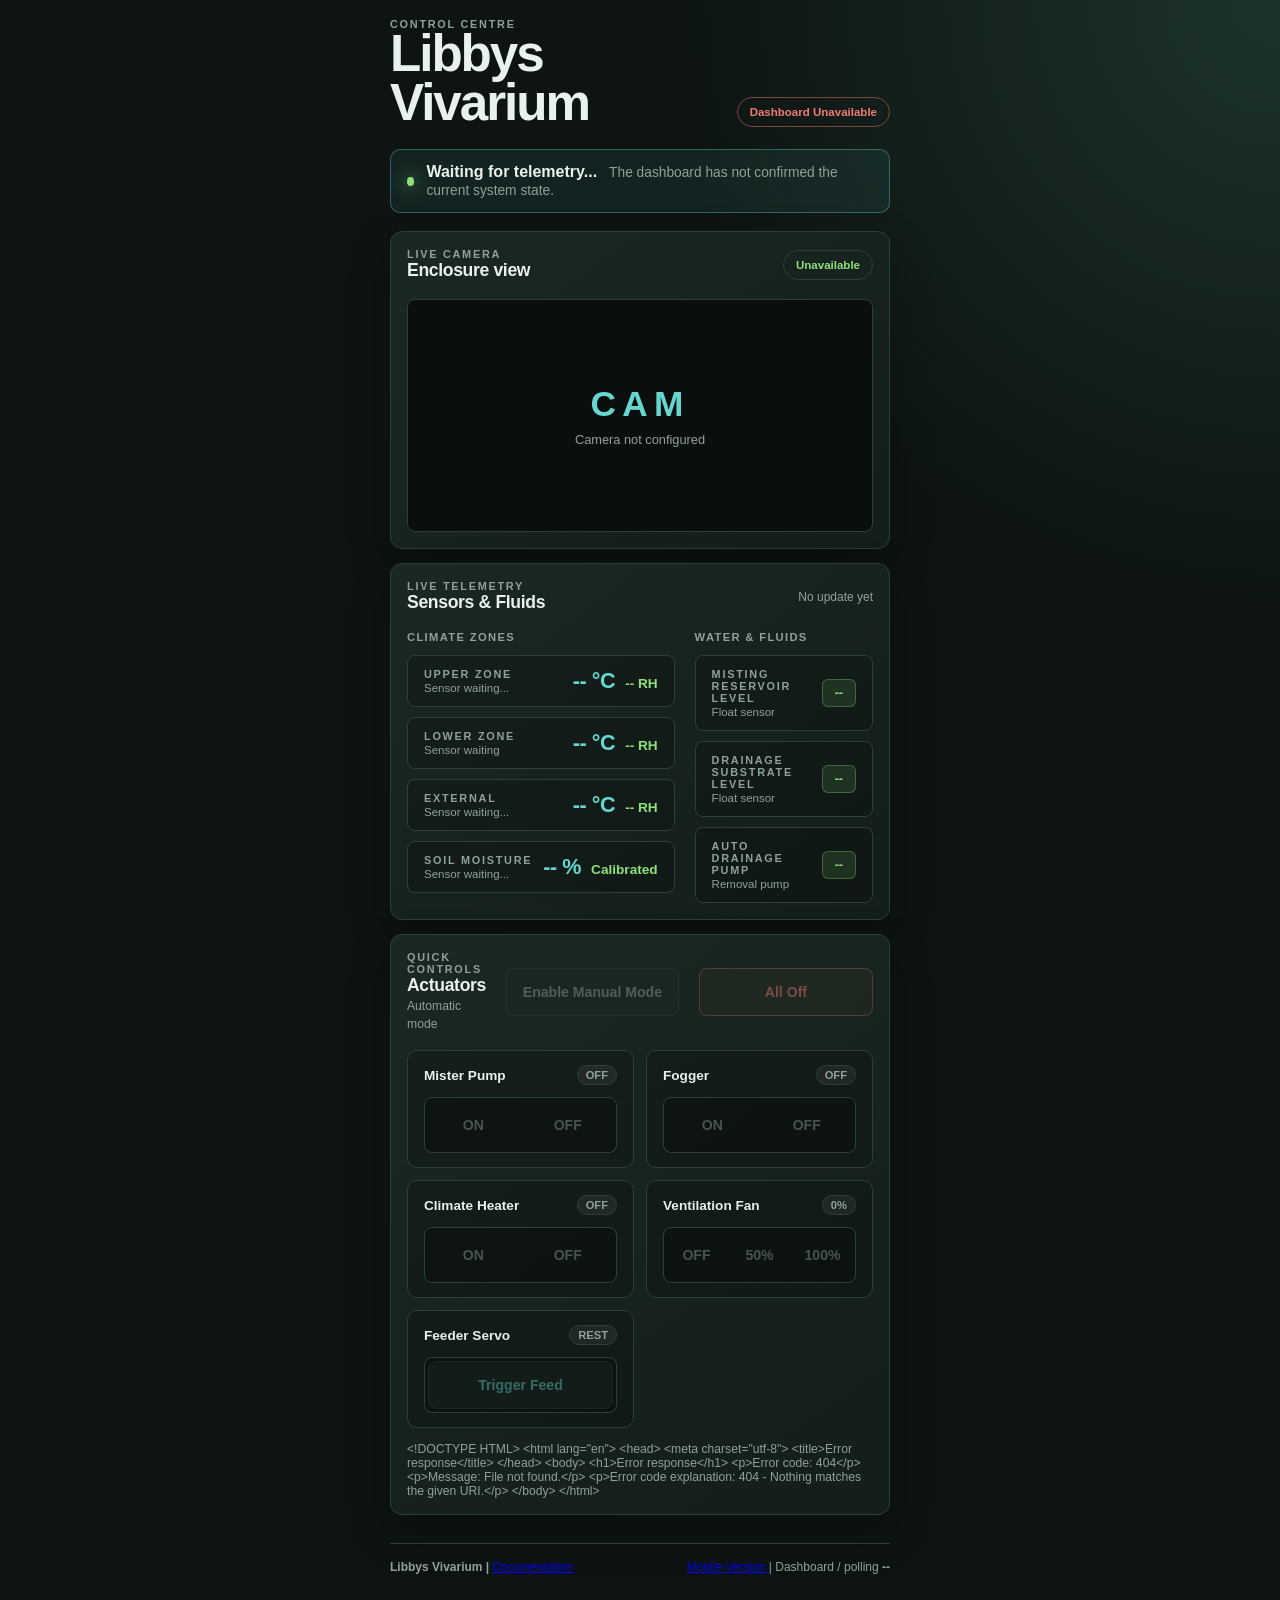
==== pi/app/static/mobile.html @ e8483850 "Initial Commit" ====
<!doctype html>
<html lang="en">
<head>
  <meta charset="utf-8">
  <meta name="viewport" content="width=device-width, initial-scale=1">
  <title>Libbys Vivarium - Mobile View</title>
  <link rel="stylesheet" href="styles.css">
</head>
<body data-page="mobile">
  <main class="shell mobile-shell">
    <header class="topbar" data-dashboard-header data-eyebrow="CONTROL CENTRE" data-title="Libbys Vivarium"></header>
    <nav class="section-nav" aria-label="Dashboard sections" data-dashboard-nav></nav>

    <div class="alarm-strip loading" id="alarmStrip" aria-live="polite">
      <span class="alarm-dot"></span>
      <div><strong id="alarmTitle">Waiting for telemetry...</strong><span id="alarmDetail">The dashboard has not confirmed the current system state.</span></div>
    </div>

    <!-- Camera Feed -->
    <article class="camera-panel panel mobile-panel">
      <div class="panel-heading">
        <div><p class="eyebrow">LIVE CAMERA</p><h2>Enclosure view</h2></div>
        <span class="tag" id="cameraState">Unavailable</span>
      </div>
      <div class="camera-frame" id="cameraFrame">
        <div class="camera-placeholder"><span>CAM</span><p>Camera not configured</p></div>
      </div>
    </article>

    <!-- Telemetry & Fluid Matrix -->
    <section class="telemetry-matrix panel mobile-panel">
      <div class="panel-heading">
        <div><p class="eyebrow">LIVE TELEMETRY</p><h2>Sensors &amp; Fluids</h2></div>
        <span class="updated" id="updatedAt">No update yet</span>
      </div>

      <div class="matrix-grid mobile-matrix-grid">
        <!-- Climate Sensors -->
        <div class="matrix-col">
          <p class="matrix-title">Climate Zones</p>

          <div class="zone-row" id="upperZoneRow">
            <div class="zone-info">
              <span class="zone">Upper Zone</span>
              <small id="upperHealth">Sensor waiting...</small>
            </div>
            <div class="zone-values">
              <span class="value-main" id="upperTemp">-- °C</span>
              <span class="value-sub" id="upperHum">-- RH</span>
            </div>
          </div>

          <div class="zone-row" id="lowerZoneRow">
            <div class="zone-info">
              <span class="zone">Lower Zone</span>
              <small id="lowerHealth">Sensor waiting</small>
            </div>
            <div class="zone-values">
              <span class="value-main" id="lowerTemp">-- °C</span>
              <span class="value-sub" id="lowerHum">-- RH</span>
            </div>
          </div>

          <div class="zone-row" id="externalZoneRow">
            <div class="zone-info">
              <span class="zone">External</span>
              <small id="externalHealth">Sensor waiting...</small>
            </div>
            <div class="zone-values">
              <span class="value-main" id="externalTemp">-- °C</span>
              <span class="value-sub" id="externalHum">-- RH</span>
            </div>
          </div>

          <div class="zone-row accent" id="soilZoneRow">
            <div class="zone-info">
              <span class="zone">Soil Moisture</span>
              <small id="soilHealth">Sensor waiting...</small>
            </div>
            <div class="zone-values">
              <span class="value-main" id="soilMoisture">-- %</span>
              <span class="value-sub">Calibrated</span>
            </div>
          </div>
        </div>

        <!-- Fluids -->
        <div class="matrix-col">
          <p class="matrix-title">Water &amp; Fluids</p>

          <div class="fluid-row" id="reservoirCard">
            <div class="fluid-info">
              <span class="zone">Misting Reservoir Level</span>
              <small id="reservoirStatus">Float sensor</small>
            </div>
            <span class="fluid-badge" id="reservoirLevel">--</span>
          </div>

          <div class="fluid-row" id="drainageLevelCard">
            <div class="fluid-info">
              <span class="zone">Drainage Substrate Level</span>
              <small id="drainageLevelStatus">Float sensor</small>
            </div>
            <span class="fluid-badge" id="drainageLevel">--</span>
          </div>

          <div class="fluid-row" id="drainagePumpCard">
            <div class="fluid-info">
              <span class="zone">Auto Drainage Pump</span>
              <small id="drainagePumpStatus">Removal pump</small>
            </div>
            <span class="fluid-badge" id="drainagePumpState">--</span>
          </div>
        </div>
      </div>
    </section>

    <!-- Smart Interactive Controls -->
    <section class="controls-panel panel mobile-panel">
      <div class="panel-heading">
        <div><p class="eyebrow">QUICK CONTROLS</p><h2>Actuators</h2><span class="control-feedback" id="manualTimeout">Automatic mode</span></div>
        <button class="tag-button mobile-touch-button" data-command="manual" data-value="ON" id="manualModeBtn" aria-pressed="false" disabled>Enable Manual Mode</button>
        <button class="danger-button mobile-touch-button" id="allOffButton" type="button" disabled>All Off</button>
      </div>

      <div class="actuator-grid mobile-actuator-grid">
        <!-- Mister Widget -->
        <div class="actuator-card" id="misterWidget">
          <div class="actuator-header">
            <span class="actuator-title">Mister Pump</span>
            <span class="status-pill" id="misterStatusBadge">OFF</span>
          </div>
          <div class="btn-group">
            <button type="button" class="toggle-btn mobile-touch-button" data-command="mister" data-value="ON">ON</button>
            <button type="button" class="toggle-btn mobile-touch-button" data-command="mister" data-value="OFF">OFF</button>
          </div>
        </div>

        <!-- Fogger Widget -->
        <div class="actuator-card" id="foggerWidget">
          <div class="actuator-header">
            <span class="actuator-title">Fogger</span>
            <span class="status-pill" id="foggerStatusBadge">OFF</span>
          </div>
          <div class="btn-group">
            <button type="button" class="toggle-btn mobile-touch-button" data-command="fogger" data-value="ON">ON</button>
            <button type="button" class="toggle-btn mobile-touch-button" data-command="fogger" data-value="OFF">OFF</button>
          </div>
        </div>

        <!-- Heater Widget -->
        <div class="actuator-card" id="heaterWidget">
          <div class="actuator-header">
            <span class="actuator-title">Climate Heater</span>
            <span class="status-pill" id="heaterStatusBadge">OFF</span>
          </div>
          <div class="btn-group">
            <button type="button" class="toggle-btn mobile-touch-button" data-command="heater" data-value="ON">ON</button>
            <button type="button" class="toggle-btn mobile-touch-button" data-command="heater" data-value="OFF">OFF</button>
          </div>
        </div>

        <!-- Fan Speed Widget -->
        <div class="actuator-card" id="fanWidget">
          <div class="actuator-header">
            <span class="actuator-title">Ventilation Fan</span>
            <span class="status-pill" id="fanStatusBadge">0%</span>
          </div>
          <div class="btn-group">
            <button type="button" class="toggle-btn mobile-touch-button" data-command="fan" data-value="0">OFF</button>
            <button type="button" class="toggle-btn mobile-touch-button" data-command="fan" data-value="128">50%</button>
            <button type="button" class="toggle-btn mobile-touch-button" data-command="fan" data-value="255">100%</button>
          </div>
        </div>

        <!-- Feeder Widget -->
        <div class="actuator-card" id="feederWidget">
          <div class="actuator-header">
            <span class="actuator-title">Feeder Servo</span>
            <span class="status-pill" id="feederStatusBadge">REST</span>
          </div>
          <div class="btn-group">
            <button type="button" class="action-btn mobile-touch-button" data-command="feed" data-value="ON">Trigger Feed</button>
          </div>
        </div>
      </div>

      <p class="control-feedback" id="controlFeedback" aria-live="polite">Tap any control to publish request.</p>
    </section>

    <footer data-dashboard-footer></footer>
  </main>
  <script src="app.js" defer></script>
</body>
</html>
---- pi/app/static/styles.css ----
:root {
  --ink: #e9f1ed;
  --muted: #8ea29a;
  --bg: #0d1412;
  --panel: #141e1a;
  --panel-2: #1b2923;
  --line: #294138;
  --green: #8ee07b;
  --cyan: #65d6d0;
  --amber: #f2bb64;
  --red: #f17c73;
  --shadow: 0 18px 45px rgba(0, 0, 0, .24);
  font-family: "Aptos", "Segoe UI", sans-serif;
  color: var(--ink);
  background: var(--bg);
}

* { box-sizing: border-box; }
body { margin: 0; min-width: 320px; background: radial-gradient(circle at top right, #1d342a 0, transparent 38rem), var(--bg); }
button { font: inherit; cursor: pointer; }
.shell { width: min(1440px, calc(100% - 48px)); margin: 0 auto; padding: 34px 0 44px; }
.topbar, .panel-heading, .section-heading, footer { display: flex; justify-content: space-between; align-items: center; gap: 20px; }
.topbar { align-items: end; margin-bottom: 22px; }
h1, h2, p { margin: 0; }
h1 { font-size: clamp(2rem, 4vw, 4.2rem); line-height: .95; letter-spacing: -.04em; max-width: 650px; }
h2 { font-size: 1.1rem; letter-spacing: -.02em; }
.eyebrow, .zone { color: var(--muted); font-size: .68rem; font-weight: 700; letter-spacing: .16em; text-transform: uppercase; }
.connection, .tag { border: 1px solid var(--line); border-radius: 999px; color: var(--green); font-size: .72rem; font-weight: 700; padding: 8px 12px; white-space: nowrap; }
.section-nav { display: flex; gap: 18px; margin: 0 0 22px; border-bottom: 1px solid var(--line); padding-bottom: 12px; }
.section-nav a { color: var(--muted); font-size: .78rem; text-decoration: none; padding-bottom: 10px; border-bottom: 2px solid transparent; transition: color .2s, border-color .2s; }
.section-nav a:hover, .section-nav a.active { color: var(--cyan); border-bottom-color: var(--cyan); font-weight: 700; }
.connection.offline, .tag.bad { color: var(--red); border-color: rgba(241,124,115,.45); }
.tag.warning { color: var(--amber); border-color: rgba(242,187,100,.42); }
.alarm-strip { display: flex; align-items: center; gap: 12px; padding: 13px 16px; border: 1px solid rgba(142,224,123,.28); border-radius: 10px; background: rgba(142,224,123,.08); margin-bottom: 18px; }
.alarm-strip.loading { border-color: rgba(101,214,208,.35); background: rgba(101,214,208,.08); }
.alarm-strip.alarm { border-color: rgba(241,124,115,.5); background: rgba(241,124,115,.1); }
.alarm-strip span:not(.alarm-dot) { color: var(--muted); margin-left: 12px; font-size: .86rem; }
.alarm-dot { width: 9px; height: 9px; border-radius: 50%; background: var(--green); box-shadow: 0 0 18px var(--green); }
.alarm .alarm-dot { background: var(--red); box-shadow: 0 0 18px var(--red); }
.hero-grid, .lower-grid { display: grid; grid-template-columns: 1.35fr .65fr; gap: 18px; }
.hero-sidebar { display: flex; flex-direction: column; gap: 18px; }
.panel { background: linear-gradient(145deg, rgba(27,41,35,.96), rgba(20,30,26,.96)); border: 1px solid var(--line); border-radius: 12px; box-shadow: var(--shadow); }
.camera-panel, .status-panel, .actuators-panel, .events-panel, .controls { padding: 20px; }
.camera-frame { position: relative; aspect-ratio: 16 / 8; margin-top: 18px; overflow: hidden; border-radius: 8px; background: #0a0f0d; border: 1px solid var(--line); display: grid; place-items: center; }
.camera-frame img { display: block; width: 100%; height: 100%; object-fit: cover; }
.camera-age { position: absolute; right: 10px; bottom: 10px; padding: 5px 8px; border-radius: 5px; background: rgba(0,0,0,.7); color: var(--ink); font-size: .7rem; }
.camera-actions, .export-actions { display: flex; flex-wrap: wrap; gap: 6px; }
.stale-data::before { content: "Showing cached data - controls disabled"; display: block; position: sticky; top: 0; z-index: 4; padding: 9px 14px; text-align: center; background: var(--amber); color: #211b10; font-size: .78rem; font-weight: 700; }
.camera-placeholder { color: var(--muted); text-align: center; }
.camera-placeholder span { display: block; color: var(--cyan); font-size: 2.2rem; font-weight: 800; letter-spacing: .18em; }
.camera-placeholder p { margin-top: 8px; font-size: .8rem; }
.status-metrics { display: grid; grid-template-columns: 1fr 1fr; gap: 1px; margin: 22px 0; background: var(--line); border: 1px solid var(--line); }
.status-metrics div { background: var(--panel); padding: 14px; }
.status-metrics span, .status-metrics strong { display: block; }
.status-metrics span { color: var(--muted); font-size: .7rem; text-transform: uppercase; letter-spacing: .08em; }
.status-metrics strong { margin-top: 7px; color: var(--cyan); font-size: .95rem; }
.interlocks { display: flex; flex-wrap: wrap; gap: 8px; }
.interlock { padding: 7px 9px; border-radius: 5px; background: rgba(142,224,123,.08); color: var(--green); font-size: .75rem; }
.interlock.warn { background: rgba(242,187,100,.12); color: var(--amber); }
.section-heading { margin: 32px 0 14px; }
.updated, footer { color: var(--muted); font-size: .75rem; }

/* Telemetry & Fluid Matrix */
.telemetry-matrix, .controls-panel { padding: 20px; margin-top: 18px; }
.matrix-grid { display: grid; grid-template-columns: 1.2fr 0.8fr; gap: 20px; margin-top: 18px; }
.matrix-col { display: flex; flex-direction: column; gap: 10px; }
.matrix-title { color: var(--muted); font-size: .7rem; font-weight: 700; letter-spacing: .12em; text-transform: uppercase; margin: 0 0 2px; }
.zone-row, .fluid-row { display: flex; justify-content: space-between; align-items: center; padding: 12px 16px; background: rgba(0,0,0,.22); border: 1px solid var(--line); border-radius: 8px; transition: border-color .2s; }
.zone-row:hover, .fluid-row:hover { border-color: rgba(101,214,208,.4); }
.zone-info, .fluid-info { display: flex; flex-direction: column; gap: 2px; }
.zone-info small, .fluid-info small { color: var(--muted); font-size: .72rem; }
.target-indicator { font-weight: 600; }
.target-indicator.within { color: var(--green); }
.target-indicator.approaching { color: var(--amber); }
.target-indicator.out { color: var(--red); }
.zone-values { display: flex; align-items: baseline; gap: 10px; }
.value-main { font-size: 1.35rem; font-weight: 700; color: var(--cyan); letter-spacing: -.02em; }
.value-sub { font-size: .85rem; color: var(--green); font-weight: 600; }
.fluid-badge { padding: 6px 12px; border-radius: 6px; font-size: .78rem; font-weight: 700; background: rgba(142,224,123,.12); color: var(--green); border: 1px solid rgba(142,224,123,.3); white-space: nowrap; }
.fluid-row.warn .fluid-badge { background: rgba(242,187,100,.14); color: var(--amber); border-color: rgba(242,187,100,.4); }
.fluid-row.active .fluid-badge { background: rgba(101,214,208,.14); color: var(--cyan); border-color: rgba(101,214,208,.4); }

/* Interactive Controls & Actuator Widgets */
.control-actions { display: flex; gap: 10px; align-items: center; }
.tag-button { border: 1px solid var(--line); border-radius: 999px; color: var(--muted); font-size: .72rem; font-weight: 700; padding: 8px 12px; background: var(--panel-2); transition: all .2s; }
.tag-button:hover, .tag-button.active { color: var(--cyan); border-color: var(--cyan); background: rgba(101,214,208,.1); }
.actuator-grid { display: grid; grid-template-columns: repeat(auto-fit, minmax(200px, 1fr)); gap: 12px; margin-top: 18px; }
.actuator-card { padding: 14px 16px; background: rgba(0,0,0,.22); border: 1px solid var(--line); border-radius: 10px; display: flex; flex-direction: column; gap: 12px; transition: border-color .2s, background .2s; }
.actuator-card.active { border-color: rgba(142,224,123,.45); background: linear-gradient(145deg, rgba(142,224,123,.05), rgba(20,30,26,.95)); }
.actuator-header { display: flex; justify-content: space-between; align-items: center; }
.actuator-title { font-size: .85rem; font-weight: 600; color: var(--ink); }
.status-pill { font-size: .7rem; font-weight: 700; padding: 3px 8px; border-radius: 999px; background: rgba(255,255,255,.06); color: var(--muted); border: 1px solid var(--line); }
.status-pill.on { background: rgba(142,224,123,.15); color: var(--green); border-color: rgba(142,224,123,.4); }
.btn-group { display: flex; gap: 4px; background: rgba(0,0,0,.3); padding: 3px; border-radius: 8px; border: 1px solid var(--line); }
.toggle-btn { flex: 1; border: none; background: transparent; color: var(--muted); font-size: .75rem; font-weight: 700; padding: 7px 0; border-radius: 6px; transition: all .2s; text-align: center; }
.toggle-btn:hover { color: var(--ink); background: rgba(255,255,255,.05); }
.toggle-btn.active { background: var(--panel-2); color: var(--cyan); border: 1px solid var(--line); box-shadow: 0 2px 6px rgba(0,0,0,.3); }
.action-btn { width: 100%; border: 1px solid var(--line); background: var(--panel-2); color: var(--cyan); font-size: .78rem; font-weight: 700; padding: 8px 0; border-radius: 6px; transition: all .2s; text-align: center; }
.action-btn:hover { border-color: var(--cyan); background: rgba(101,214,208,.1); }

.climate-grid { display: grid; grid-template-columns: repeat(4, 1fr); gap: 12px; }
.climate-card { min-height: 156px; padding: 18px; background: var(--panel); border: 1px solid var(--line); border-radius: 10px; }
.climate-card.accent { background: linear-gradient(145deg, rgba(101,214,208,.13), var(--panel)); }
.climate-card strong { display: block; margin: 25px 0 5px; font-size: 2.2rem; letter-spacing: -.06em; }
.climate-card > span:not(.zone) { color: var(--cyan); font-size: .9rem; }
.climate-card small { display: block; margin-top: 18px; color: var(--muted); }
.fluid-grid { display: grid; grid-template-columns: repeat(3, 1fr); gap: 12px; margin-top: 12px; }
.fluid-card { padding: 18px; background: var(--panel); border: 1px solid var(--line); border-radius: 10px; transition: border-color .2s, background .2s; }
.fluid-card strong { display: block; margin: 20px 0 5px; font-size: 1.25rem; letter-spacing: -.02em; color: var(--green); }
.fluid-card.warn { border-color: rgba(242,187,100,.5); background: rgba(242,187,100,.08); }
.fluid-card.warn strong { color: var(--amber); }
.fluid-card.active { border-color: rgba(101,214,208,.5); background: rgba(101,214,208,.08); }
.fluid-card.active strong { color: var(--cyan); }
.fluid-card small { display: block; margin-top: 8px; color: var(--muted); font-size: .78rem; }
.lower-grid { margin-top: 18px; grid-template-columns: 1fr 1fr; }
.actuator-list { display: grid; grid-template-columns: 1fr 1fr; gap: 8px; margin-top: 18px; }
.actuator { display: flex; justify-content: space-between; padding: 12px; background: rgba(0,0,0,.16); border: 1px solid var(--line); border-radius: 6px; font-size: .82rem; transition: border-color .2s, background .2s; }
.actuator.active { border-color: rgba(142,224,123,.4); background: rgba(142,224,123,.06); }
.on { color: var(--green); } .off, .muted { color: var(--muted); }
.alarm-list { display: grid; gap: 8px; margin-top: 18px; max-height: 215px; overflow: auto; }
.alarm-row { padding: 10px 12px; border-left: 3px solid var(--amber); background: rgba(242,187,100,.08); font-size: .78rem; }
.alarm-row strong, .alarm-row span { display: block; } .alarm-row span { color: var(--muted); margin-top: 4px; }
.controls { margin-top: 18px; }
.control-grid { display: flex; flex-wrap: wrap; gap: 9px; margin-top: 18px; }
.control-grid button, .quiet-button, .danger-button { border: 1px solid var(--line); border-radius: 6px; color: var(--ink); background: var(--panel-2); padding: 10px 13px; transition: opacity .2s, border-color .2s; }
.control-grid button:hover, .quiet-button:hover { border-color: var(--cyan); color: var(--cyan); }
.danger-button { border-color: rgba(241,124,115,.55); color: var(--red); background: rgba(241,124,115,.08); }
button.publishing { opacity: .6; pointer-events: none; border-color: var(--amber) !important; }
button:disabled { cursor: not-allowed; opacity: .45; }
button:focus-visible, a:focus-visible { outline: 2px solid var(--cyan); outline-offset: 3px; }
.control-feedback { color: var(--muted); font-size: .76rem; margin-top: 14px; }
.dashboard-section { margin-top: 18px; padding: 20px; scroll-margin-top: 18px; }
.history-trend-panel .panel-heading { margin-bottom: 8px; }
.history-actions { display: flex; align-items: center; gap: 10px; }
.range-buttons { display: flex; gap: 6px; }
.range-button { border: 1px solid var(--line); border-radius: 5px; color: var(--muted); background: transparent; padding: 6px 9px; }
.range-button.active, .range-button:hover { color: var(--cyan); border-color: var(--cyan); }
.chart-grid { display: grid; grid-template-columns: 1fr 1fr; gap: 20px; margin-top: 20px; }
.chart-label { display: flex; justify-content: space-between; color: var(--muted); font-size: .72rem; margin-bottom: 8px; }
.chart { width: 100%; min-height: 170px; overflow: visible; border: 1px solid var(--line); border-radius: 7px; background: rgba(0,0,0,.16); }
.chart polyline { fill: none; stroke: var(--cyan); stroke-width: 3; vector-effect: non-scaling-stroke; }
.chart [data-series].hidden { display: none; }
.chart-axis-label { fill: var(--muted); font-size: 11px; }
.chart .grid-line { stroke: var(--line); stroke-width: 1; }
.chart circle { fill: var(--cyan); }
.chart .external { stroke: var(--cyan); fill: var(--cyan); }
.chart .upper { stroke: var(--green); fill: var(--green); }
.chart .lower { stroke: var(--amber); fill: var(--amber); }
.chart .soil { stroke: var(--cyan); fill: var(--cyan); }
.chart .reservoir { stroke: var(--green); fill: var(--green); }
.chart .drainage { stroke: var(--amber); fill: var(--amber); }
.chart .pump { stroke: var(--cyan); fill: var(--cyan); }
.chart .door { stroke: var(--red); fill: var(--red); }
.chart .mister { stroke: var(--cyan); fill: var(--cyan); }
.chart .fogger { stroke: var(--green); fill: var(--green); }
.chart .heater { stroke: var(--amber); fill: var(--amber); }
.chart .fan { stroke: #c49cf2; fill: #c49cf2; }
.chart line { stroke: var(--line); stroke-width: 1; }
.chart-legend { display: flex; gap: 14px; margin-top: 10px; font-size: .75rem; color: var(--muted); }
.legend-item { display: inline-flex; align-items: center; gap: 6px; border: 0; padding: 0; color: var(--muted); background: transparent; font-size: .75rem; }
.legend-item[aria-pressed="false"] { opacity: .35; text-decoration: line-through; }
.legend-item:hover { color: var(--ink); }
.legend-item::before { content: ""; display: inline-block; width: 8px; height: 8px; border-radius: 50%; }
.legend-item.external::before { background: var(--cyan); }
.legend-item.upper::before { background: var(--green); }
.legend-item.lower::before { background: var(--amber); }
.legend-item.soil::before { background: var(--cyan); }
.legend-item.reservoir::before { background: var(--green); }
.legend-item.drainage::before { background: var(--amber); }
.legend-item.pump::before { background: var(--cyan); }
.legend-item.door::before { background: var(--red); }
.legend-item.mister::before { background: var(--cyan); }
.legend-item.fogger::before { background: var(--green); }
.legend-item.heater::before { background: var(--amber); }
.legend-item.fan::before { background: #c49cf2; }
.history-alarm-list { display: grid; gap: 8px; margin-top: 18px; max-height: 420px; overflow: auto; }
.history-alarm-row { padding: 12px 14px; border-left: 3px solid var(--amber); background: rgba(242,187,100,.08); font-size: .78rem; }
.history-alarm-row.critical { border-left-color: var(--red); background: rgba(241,124,115,.08); }
.history-alarm-row.warning { border-left-color: var(--amber); }
.history-alarm-heading { display: flex; justify-content: space-between; gap: 12px; }
.history-alarm-heading time, .history-alarm-row span { color: var(--muted); }
.history-alarm-row span { display: block; margin-top: 4px; }
.history-alarm-row.acknowledged { opacity: .58; }
.notification-summary, .audit-row { padding: 12px 14px; margin-top: 8px; border: 1px solid var(--line); border-radius: 7px; background: rgba(0,0,0,.16); color: var(--muted); font-size: .8rem; }
.audit-list { display: grid; gap: 8px; margin-top: 18px; }
.settings-status-grid { display: grid; grid-template-columns: 1.15fr .85fr; gap: 18px; }
.settings-status-grid .dashboard-section { margin-top: 18px; }
.preferences-form { display: grid; grid-template-columns: repeat(4, 1fr); gap: 10px; margin-top: 18px; }
.preferences-form label { display: grid; gap: 6px; color: var(--muted); font-size: .72rem; text-transform: uppercase; letter-spacing: .08em; }
.preferences-form select { min-width: 0; border: 1px solid var(--line); border-radius: 6px; padding: 10px; color: var(--ink); background: var(--panel-2); font: inherit; }
.preferences-form { grid-template-columns: repeat(4, 1fr); }
.diagnostic-grid { display: grid; grid-template-columns: repeat(4, 1fr); gap: 10px; margin-top: 18px; }
.diagnostic-grid > .muted { grid-column: 1 / -1; white-space: nowrap; }
.diagnostic { padding: 14px; background: rgba(0,0,0,.16); border: 1px solid var(--line); border-radius: 6px; }
.diagnostic span, .diagnostic strong { display: block; } .diagnostic span { color: var(--muted); font-size: .7rem; text-transform: uppercase; letter-spacing: .08em; } .diagnostic strong { margin-top: 8px; color: var(--cyan); font-size: .85rem; overflow-wrap: anywhere; }
footer { margin-top: 28px; border-top: 1px solid var(--line); padding-top: 16px; }

/* Mobile-specific enhancements */
.mobile-shell { width: min(100% - 20px, 500px); padding: 18px 0 32px; }
.mobile-shell .section-nav { display: none; }
.mobile-panel { padding: 16px; margin-top: 14px; }
.mobile-climate-grid { grid-template-columns: 1fr 1fr; gap: 10px; }
.mobile-fluid-grid { grid-template-columns: 1fr; gap: 10px; }
.mobile-control-grid { display: grid; grid-template-columns: 1fr 1fr; gap: 10px; margin-top: 14px; }
.mobile-touch-button { min-height: 48px; font-size: .88rem; font-weight: 600; display: flex; align-items: center; justify-content: center; width: 100%; border-radius: 8px; }

@media (max-width: 850px) { .shell { width: min(100% - 26px, 680px); padding-top: 22px; } .hero-grid, .lower-grid, .chart-grid, .fluid-grid, .matrix-grid { grid-template-columns: 1fr; } .climate-grid { grid-template-columns: 1fr 1fr; } .diagnostic-grid { grid-template-columns: 1fr 1fr; } .topbar { align-items: start; flex-direction: column; } .mobile-shell .topbar { align-items: end; flex-direction: row; flex-wrap: wrap; } .mobile-shell .topbar > div:first-child { min-width: 0; } .mobile-shell .connection { flex-shrink: 0; } .section-nav { overflow-x: auto; gap: 16px; margin-bottom: 18px; } .section-nav a { flex: 0 0 auto; } }
@media (max-width: 850px) { .settings-status-grid { grid-template-columns: 1fr; } }
@media (max-width: 850px) { .preferences-form { grid-template-columns: 1fr 1fr; } }
@media (max-width: 500px) { .climate-grid { grid-template-columns: 1fr; } .climate-card { min-height: 124px; } .climate-card strong { margin-top: 17px; } .panel-heading { align-items: start; flex-direction: column; } .camera-panel .panel-heading { flex-direction: column; } .camera-actions { width: 100%; } .preferences-form { grid-template-columns: 1fr; } }
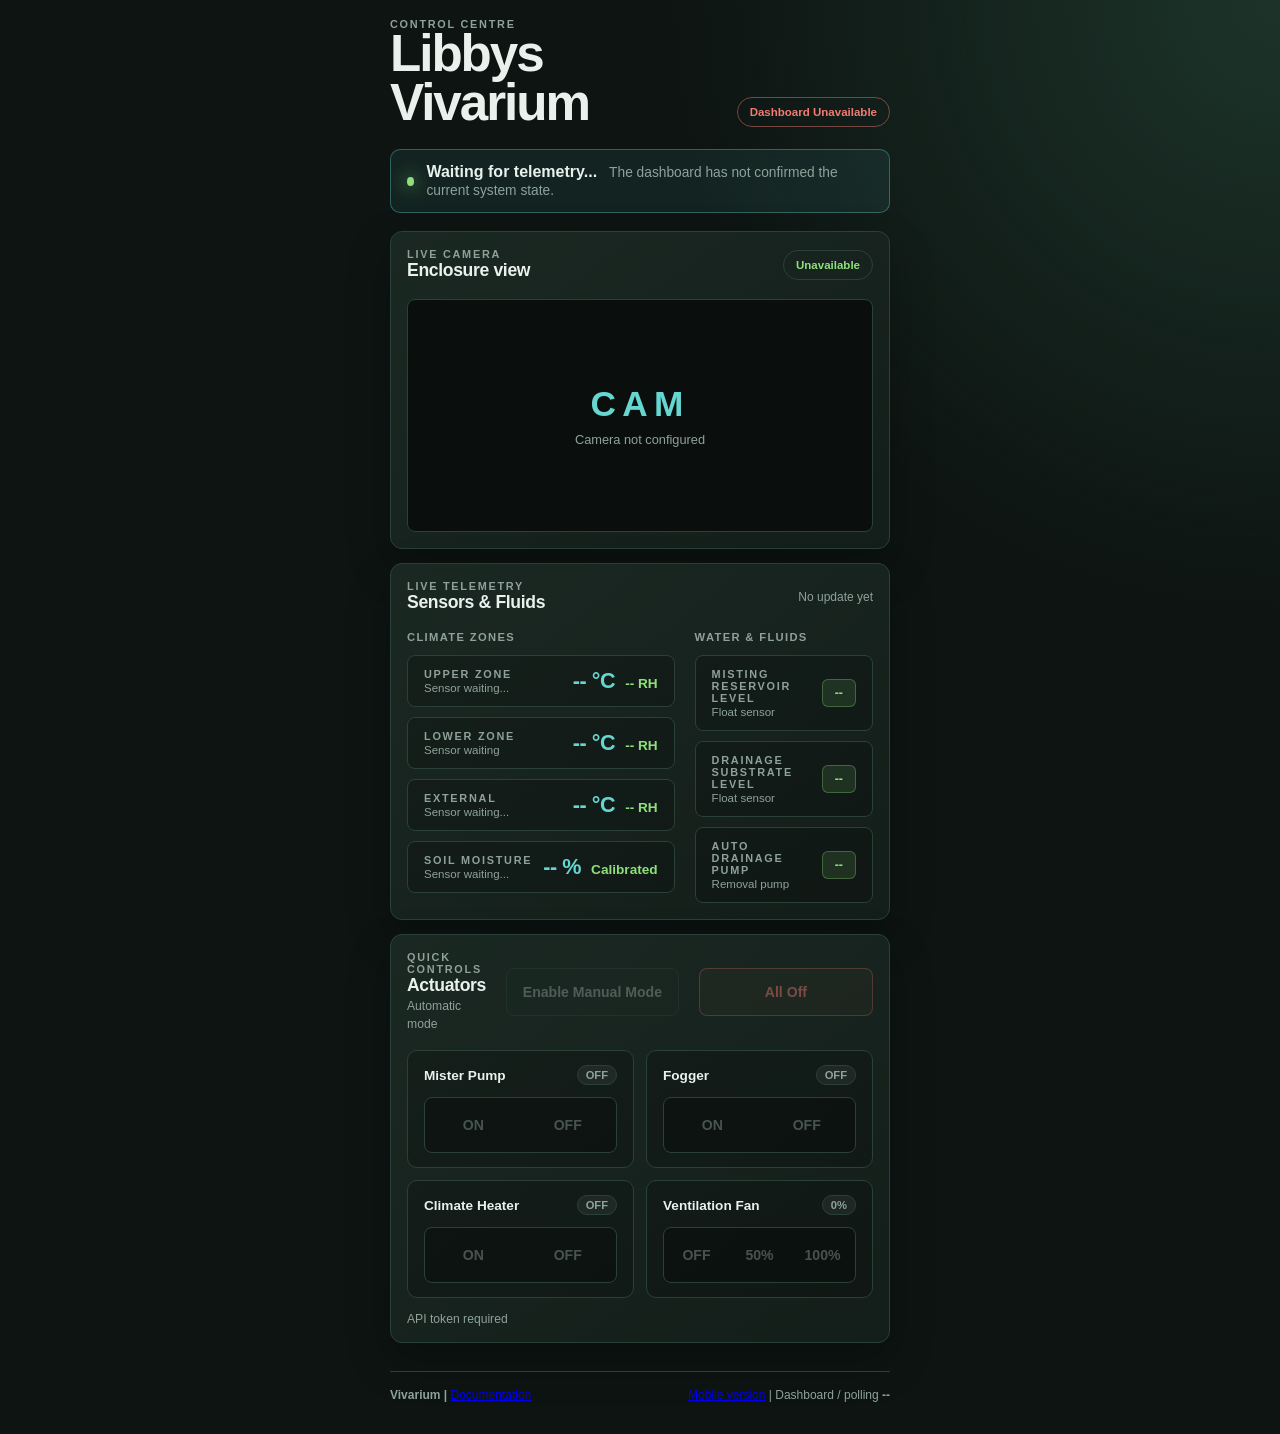
==== commit 93d36862: "Re-aligned main controller hardware config" ====
--- a/pi/app/static/mobile.html
+++ b/pi/app/static/mobile.html
@@ -173,16 +173,6 @@
           </div>
         </div>
 
-        <!-- Feeder Widget -->
-        <div class="actuator-card" id="feederWidget">
-          <div class="actuator-header">
-            <span class="actuator-title">Feeder Servo</span>
-            <span class="status-pill" id="feederStatusBadge">REST</span>
-          </div>
-          <div class="btn-group">
-            <button type="button" class="action-btn mobile-touch-button" data-command="feed" data-value="ON">Trigger Feed</button>
-          </div>
-        </div>
       </div>
 
       <p class="control-feedback" id="controlFeedback" aria-live="polite">Tap any control to publish request.</p>
